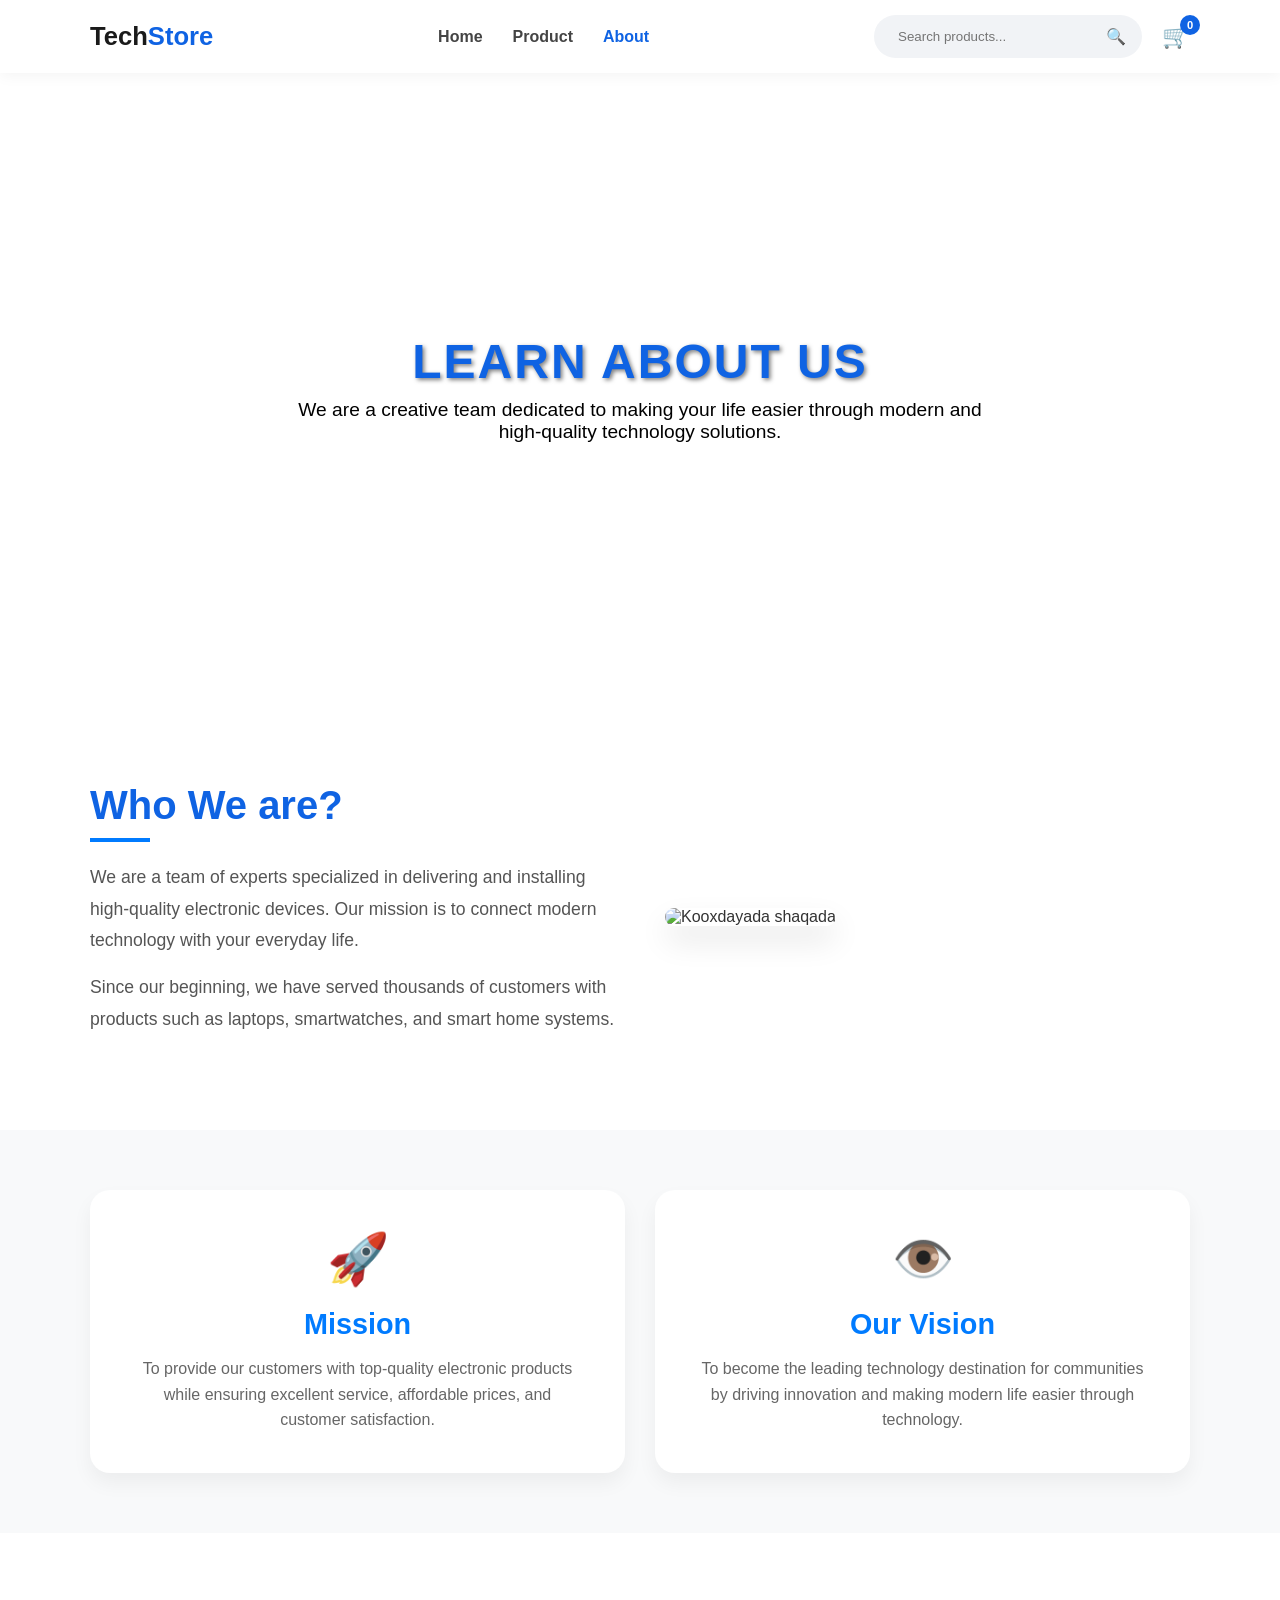
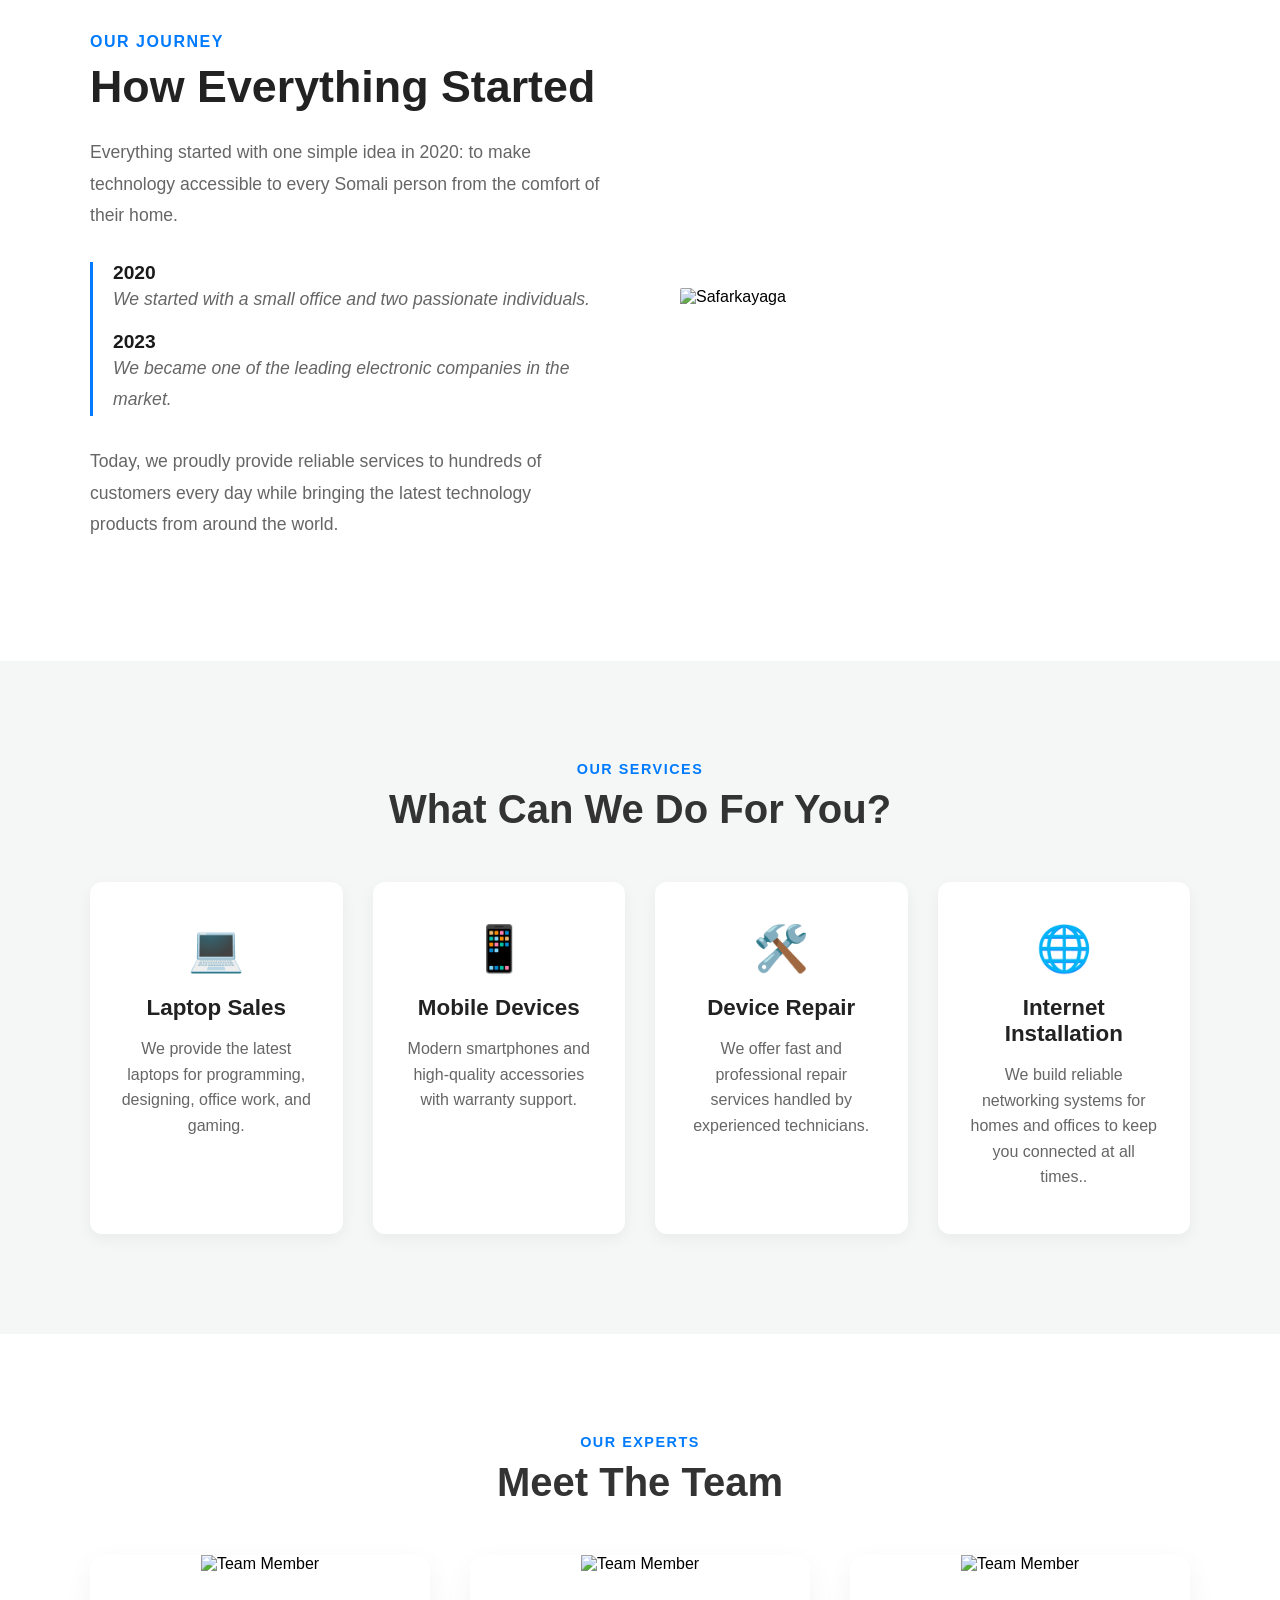
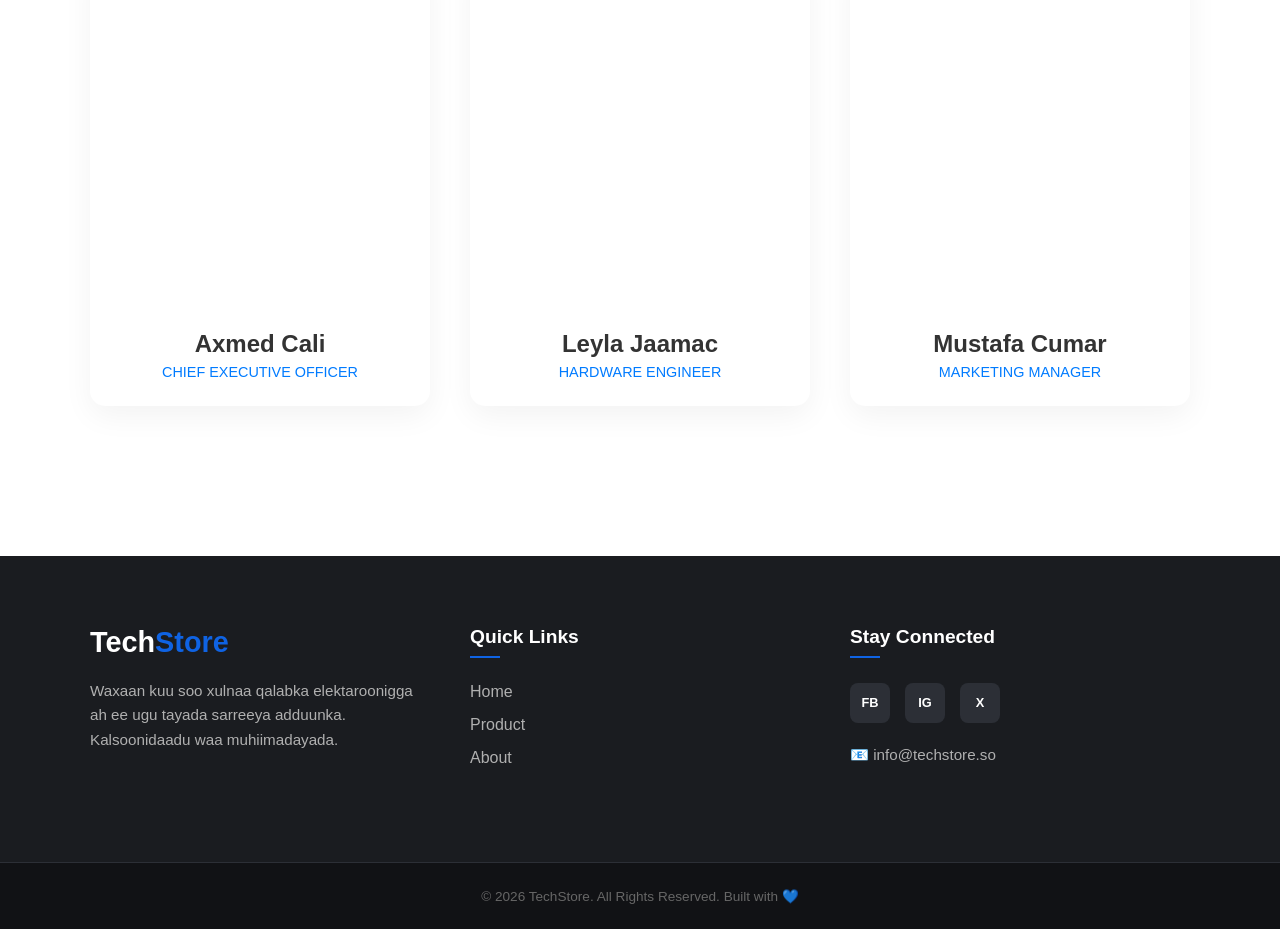
==== about.html @ 56c083ce "first project" ====
<!DOCTYPE html>
<html lang="en">
<head>
    <meta charset="UTF-8">
    <meta name="viewport" content="width=device-width, initial-scale=1.0">
    <title>Electro</title>
    <link rel="stylesheet" href="https://cdnjs.cloudflare.com/ajax/libs/font-awesome/7.0.1/css/all.min.css" integrity="sha512-2SwdPD6INVrV/lHTZbO2nodKhrnDdJK9/kg2XD1r9uGqPo1cUbujc+IYdlYdEErWNu69gVcYgdxlmVmzTWnetw==" crossorigin="anonymous" referrerpolicy="no-referrer" />
    <link rel="stylesheet" href="about.css">
</head>
<body>
    
    <!-- header -->

  <!-- header -->

    <!-- MAIN HEADER SECTION -->
<header class="site-header">
    <div class="container header-wrapper">
        
        <!-- Logo -->
        <div class="logo">
            <a href="#">Tech<span>Store</span></a>
        </div>

        <!-- Navigation Menu -->
        <nav class="main-nav">
            <ul class="nav-menu">
                <li><a href="index.html">Home</a></li>
                <li><a href="product.html">Product</a></li>
                <li><a href="about.html"  class="active">About</a></li>
            </ul>
        </nav>

        <!-- Search and Cart Area -->
        <div class="header-actions">
            <div class="search-bar">
                <input type="text" placeholder="Search products...">
                <button type="submit" class="search-btn">🔍</button>
            </div>
            
            <a href="#" class="cart-icon">
                <span class="icon">🛒</span>
                <span class="cart-count">0</span>
            </a>
        </div>

    </div>
</header>

    <!-- section-1 -->

   <section class="hero-section">
        <div class="hero-content">
            <h1>Learn About Us</h1>
           <p>We are a creative team dedicated to making your life easier through modern and high-quality technology solutions.</p>
        </div>
    </section>

    <!-- who we are -->
     
<section class="who-we-are">
    <div class="container">
        <div class="about-flex">
            <!-- Dhanka Qoraalka -->
            <div class="about-text">
                <h2>Who We are?</h2>
                <p>We are a team of experts specialized in delivering and installing high-quality electronic devices. Our mission is to connect modern technology with your everyday life.</p>

                <p>Since our beginning, we have served thousands of customers with products such as laptops, smartwatches, and smart home systems.
</p>
            </div>
            <!-- Dhanka Sawirka -->
            <div class="about-image">
                <img src="https://i.pinimg.com/1200x/ae/a9/e7/aea9e76631b1295a50d916dccccffa60.jpg" alt="Kooxdayada shaqada">
            </div>
        </div>
    </div>
</section>

<!-- Qaybta Mission iyo Vision -->
<section class="mission-vision">
    <div class="container">
        <div class="cards-wrapper">
            <!-- Card-ka Mission-ka -->
            <div class="card">
                <div class="icon">🚀</div>
                <h3>Mission</h3>
                <p>To provide our customers with top-quality electronic products while ensuring excellent service, affordable prices, and customer satisfaction.</p>
            </div>

            <!-- Card-ka Vision-ka -->
            <div class="card">
                <div class="icon">👁️</div>
                <h3>Our Vision</h3>
                <p>To become the leading technology destination for communities by driving innovation and making modern life easier through technology.</p>
            </div>
        </div>
    </div>
</section>

<!-- Qaybta Our Story -->
<section class="our-story">
    <div class="container">
        <div class="story-wrapper">
            <!-- Dhanka Sawirka -->
            <div class="story-image">
                <img src="https://images.unsplash.com/photo-1519389950473-47ba0277781c?auto=format&fit=crop&w=800&q=80" alt="Safarkayaga">
            </div>
            
            <!-- Dhanka Qoraalka -->
            <div class="story-info">
                <span class="sub-title">Our Journey</span>
                <h2>How Everything Started</h2>
                <p>Everything started with one simple idea in 2020: to make technology accessible to every Somali person from the comfort of their home.</p>
                
                <div class="milestones">
                    <div class="milestone">
                        <strong>2020</strong>
                        <p>We started with a small office and two passionate individuals.</p>
                    </div>
                    <div class="milestone">
                        <strong>2023</strong>
                        <p>We became one of the leading electronic companies in the market.</p>
                    </div>
                </div>
                
                <p>Today, we proudly provide reliable services to hundreds of customers every day while bringing the latest technology products from around the world.</p>
            </div>
        </div>
    </div>
</section>

<!-- Qaybta Our Services -->
<section class="services-section">
    <div class="container">
        <div class="section-header">
           <span class="sub-title">Our Services</span>
            <h2>What Can We Do For You?</h2>
        </div>

        <div class="services-grid">
            <!-- Adeegga 1 -->
            <div class="service-card">
                <div class="service-icon">💻</div>
                <h3>Laptop Sales</h3>
                <p>We provide the latest laptops for programming, designing, office work, and gaming.</p>
            </div>

            <!-- Adeegga 2 -->
            <div class="service-card">
                <div class="service-icon">📱</div>
                <h3>Mobile Devices</h3>
                <p>Modern smartphones and high-quality accessories with warranty support.</p>
            </div>

            <!-- Adeegga 3 -->
            <div class="service-card">
                <div class="service-icon">🛠️</div>
                <h3>Device Repair</h3>
                <p>We offer fast and professional repair services handled by experienced technicians.</p>
            </div>

            <!-- Adeegga 4 -->
            <div class="service-card">
                <div class="service-icon">🌐</div>
                <h3>Internet Installation</h3>
                <p>We build reliable networking systems for homes and offices to keep you connected at all times..</p>
            </div>
        </div>
    </div>
</section>

<!-- Qaybta Our Team -->
<section class="team-section">
    <div class="container">
        <div class="section-header">
            <span class="sub-title">Our Experts</span>
            <h2>Meet The Team</h2>
        </div>

        <div class="team-grid">
            <!-- Xubin 1 -->
            <div class="team-card">
                <div class="member-image">
                    <img src="https://images.unsplash.com/photo-1560250097-0b93528c311a?auto=format&fit=crop&w=400&q=80" alt="Team Member">
                </div>
                <div class="member-info">
                    <h3>Axmed Cali</h3>
                    <span>Chief Executive Officer</span>
                </div>
            </div>

            <!-- Xubin 2 -->
            <div class="team-card">
                <div class="member-image">
                    <img src="https://images.unsplash.com/photo-1573496359142-b8d87734a5a2?auto=format&fit=crop&w=400&q=80" alt="Team Member">
                </div>
                <div class="member-info">
                    <h3>Leyla Jaamac</h3>
                    <span>Hardware Engineer</span>
                </div>
            </div>

            <!-- Xubin 3 -->
            <div class="team-card">
                <div class="member-image">
                    <img src="https://images.unsplash.com/photo-1472099645785-5658abf4ff4e?auto=format&fit=crop&w=400&q=80" alt="Team Member">
                </div>
                <div class="member-info">
                    <h3>Mustafa Cumar</h3>
                    <span>Marketing Manager</span>
                </div>
            </div>
        </div>
    </div>
</section>


     <!-- foooter -->

<!-- MAIN FOOTER SECTION -->
<footer class="site-footer">
    <div class="container footer-wrapper">
        
        <!-- Column 1: Brand Info -->
        <div class="footer-column brand-info">
            <div class="logo">
                <a href="#home">Tech<span>Store</span></a>
            </div>
            <p>Waxaan kuu soo xulnaa qalabka elektaroonigga ah ee ugu tayada sarreeya adduunka. Kalsoonidaadu waa muhiimadayada.</p>
        </div>

        <!-- Column 2: Navigation Menu (Shaqaynaya) -->
        <div class="footer-column">
            <h4>Quick Links</h4>
            <ul class="footer-nav">
                <li><a href="index.html">Home</a></li>
                <li><a href="product.html">Product</a></li>
                <li><a href="about.html">About</a></li>
            </ul>
        </div>

        <!-- Column 3: Contact & Newsletter -->
        <div class="footer-column">
            <h4>Stay Connected</h4>
            <div class="social-links">
                <a href="#" title="Facebook">FB</a>
                <a href="#" title="Instagram">IG</a>
                <a href="#" title="Twitter">X</a>
            </div>
            <p class="email-text">📧 info@techstore.so</p>
        </div>

    </div>

    <!-- Copyright Area -->
    <div class="footer-bottom">
        <div class="container">
            <p>&copy; 2026 TechStore. All Rights Reserved. Built with 💙</p>
        </div>
    </div>
</footer>

</body>
</html>
---- about.css ----
*{
    margin: 0;
    padding: 0;
    font-family: poppines, sans-serif;
}


/* Header Styling */
.site-header {
    background-color: #ffffff;
    box-shadow: 0 2px 15px rgba(0,0,0,0.05);
    padding: 15px 0;
    position: sticky;
    top: 0;
    z-index: 1000;
}

.header-wrapper {
    display: flex;
    align-items: center;
    justify-content: space-between;
    gap: 20px;
}

/* Logo */
.logo a {
    font-size: 1.6rem;
    font-weight: 800;
    text-decoration: none;
    color: #1a1a1a;
}

.logo span {
    color: rgb(15, 99, 227); 
}

/* Navigation */
.nav-menu {
    display: flex;
    list-style: none;
    gap: 30px;
    margin: 0;
    padding: 0;
}

.nav-menu a {
    text-decoration: none;
    color: #444;
    font-weight: 600;
    font-size: 1rem;
    transition: 0.3s;
}

.nav-menu a:hover, 
.nav-menu a.active {
    color: rgb(15, 99, 227);
}

/* Search Bar */
.header-actions {
    display: flex;
    align-items: center;
    gap: 20px;
}

.search-bar {
    display: flex;
    background: #f1f3f6;
    border-radius: 50px;
    padding: 5px 15px;
    align-items: center;
    border: 1px solid transparent;
    transition: 0.3s;
}

.search-bar:focus-within {
    border-color: rgb(15, 99, 227);
    background: #fff;
}

.search-bar input {
    border: none;
    background: transparent;
    padding: 8px;
    outline: none;
    width: 200px;
}

.search-btn {
    background: transparent;
    border: none;
    cursor: pointer;
    font-size: 1rem;
}

/* Cart Icon */
.cart-icon {
    position: relative;
    text-decoration: none;
    font-size: 1.4rem;
    display: flex;
    align-items: center;
}

.cart-count {
    position: absolute;
    top: -8px;
    right: -10px;
    background: rgb(15, 99, 227);
    color: #fff;
    font-size: 0.7rem;
    width: 20px;
    height: 20px;
    border-radius: 50%;
    display: flex;
    align-items: center;
    justify-content: center;
    font-weight: bold;
}

/* Mobile Responsive */
@media (max-width: 768px) {
    .nav-menu {
        display: none; 
    }
    .search-bar input {
        width: 120px;
    }
}

/* section 1 */

.hero-section {
    display: flex;
    align-items: center;
    justify-content: center;
    text-align: center;
    color: rgb(15, 99, 227);
    height: 70vh;
    padding: 0 20px;
}

.hero-content h1 {
    font-size: 3rem;
    margin-bottom: 10px;
    text-transform: uppercase;
    letter-spacing: 2px;
    text-shadow: 2px 2px 4px rgba(0,0,0,0.5); 
}

.hero-content p {
    color: black;
    font-size: 1.2rem;
    max-width: 700px;
    margin: 0 auto;
    font-weight: 300;
}

/* Responsive - Mobilka */
@media (max-width: 768px) {
    .hero-content h1 {
        font-size: 2rem;
    }
    .hero-content p {
        font-size: 1rem;
    }
}

/*  Who We Are Styling */

.who-we-are {
    padding: 80px 20px;
    background-color: #ffffff; /* Midab cad oo nadiif ah */
    color: #333;
}

.container {
    max-width: 1100px;
    margin: 0 auto;
}

.about-flex {
    display: flex;
    align-items: center;
    gap: 50px; /* Masafada u dhaxaysa qoraalka iyo sawirka */
    flex-wrap: wrap; /* Si uu mobilka ugu hoos dhaco */
}

.about-text {
    flex: 1;
    min-width: 300px;
}

.about-text h2 {
    font-size: 2.5rem;
    color: rgb(15, 99, 227);
    margin-bottom: 20px;
    position: relative;
}

/* Xariiq yar oo qurxin ah oo hoos yaalla cinwaanka */
.about-text h2::after {
    content: '';
    display: block;
    width: 60px;
    height: 4px;
    background-color: #007bff; /* Midab buluug ah oo tignoolajiyada muujinaya */
    margin-top: 10px;
}

.about-text p {
    font-size: 1.1rem;
    line-height: 1.8;
    margin-bottom: 15px;
    color: #555;
}

.about-image {
    flex: 1;
    min-width: 300px;
}

.about-image img {
    width: 100%;
    border-radius: 15px; /* Geesaha oo la wareejiyay */
    box-shadow: 0 15px 30px rgba(0, 0, 0, 0.1); /* Hoos (Shadow) yar */
}

/* Wixii ka yar 768px (Mobilka) */
@media (max-width: 768px) {
    .about-flex {
        flex-direction: column;
        text-align: center;
    }
    
    .about-text h2::after {
        margin: 10px auto; /* Xariiqda badhtamaha keen */
    }
}

/* Qaybta Mission & Vision Styling */
.mission-vision {
    padding: 60px 20px;
    background-color: #f8f9fa; /* Midab cawl aad u khafiif ah */
}

.cards-wrapper {
    display: flex;
    justify-content: space-between;
    gap: 30px;
    flex-wrap: wrap;
}

.card {
    background: #ffffff;
    padding: 40px;
    flex: 1;
    min-width: 300px;
    text-align: center;
    border-radius: 20px;
    box-shadow: 0 10px 20px rgba(0, 0, 0, 0.05);
    transition: transform 0.3s ease; /* Markaad mouse-ka dul geyso wuu dhaqaaqayaa */
}

/* Markii Mouse-ka la dul geeyo Card-ka */
.card:hover {
    transform: translateY(-10px);
    box-shadow: 0 15px 30px rgba(0, 0, 0, 0.1);
}

.card .icon {
    font-size: 50px;
    margin-bottom: 20px;
}

.card h3 {
    font-size: 1.8rem;
    color: #007bff; /* Midabka buluugga ah ee tignoolajiyada */
    margin-bottom: 15px;
}

.card p {
    font-size: 1rem;
    color: #666;
    line-height: 1.6;
}

/* Wixii ka yar 768px (Mobilka) */
@media (max-width: 768px) {
    .cards-wrapper {
        flex-direction: column;
    }
}

/* Qaybta Our Story Styling */
.our-story {
    padding: 100px 20px;
    background-color: #ffffff;
}

.story-wrapper {
    display: flex;
    align-items: center;
    gap: 80px;
    flex-direction: row-reverse; /* Waxaan u rogay si uu kaga duwanaado qaybta Who We Are */
}

.story-image {
    flex: 1;
}

.story-image img {
    width: 100%;
    border-radius: 2px; /* Geesaha oo af-miish ah si uu u ekaado mid rasmi ah */
    filter: grayscale(20%); /* Xoogaa midabka ayaan ka dhimay si uu classic u u ekaado */
}

.story-info {
    flex: 1;
}

.sub-title {
    color: #007bff;
    font-weight: bold;
    text-transform: uppercase;
    letter-spacing: 1.5px;
    display: block;
    margin-bottom: 10px;
}

.story-info h2 {
    font-size: 2.8rem;
    margin-bottom: 25px;
    color: #222;
}

.story-info p {
    font-size: 1.1rem;
    color: #666;
    line-height: 1.8;
    margin-bottom: 20px;
}

/* Timeline yar oo gudaha qoraalka ah */
.milestones {
    border-left: 3px solid #007bff;
    padding-left: 20px;
    margin: 30px 0;
}

.milestone {
    margin-bottom: 15px;
}

.milestone strong {
    font-size: 1.2rem;
    color: #1a1a1a;
}

.milestone p {
    margin-bottom: 0;
    font-style: italic;
}

/* Wixii ka yar 992px (Tablets iyo Mobilka) */
@media (max-width: 992px) {
    .story-wrapper {
        flex-direction: column;
        gap: 40px;
        text-align: center;
    }
    
    .milestones {
        border-left: none;
        border-top: 3px solid #007bff;
        padding-left: 0;
        padding-top: 20px;
    }
}



/* Qaybta Services Styling */
.services-section {
    padding: 100px 20px;
    background-color: #f4f7f6; /* Midab cawl aad u khafiif ah */
    text-align: center;
}

.section-header {
    margin-bottom: 50px;
}

.section-header .sub-title {
    color: #007bff;
    font-weight: bold;
    text-transform: uppercase;
    font-size: 0.9rem;
}

.section-header h2 {
    font-size: 2.5rem;
    color: #333;
    margin-top: 10px;
}

.services-grid {
    display: grid;
    grid-template-columns: repeat(auto-fit, minmax(250px, 1fr));
    gap: 30px;
    max-width: 1200px;
    margin: 0 auto;
}

.service-card {
    background: #fff;
    padding: 40px 30px;
    border-radius: 12px;
    box-shadow: 0 5px 15px rgba(0,0,0,0.05);
    transition: all 0.4s ease;
    border-bottom: 4px solid transparent;
}

/* Markii Mouse-ka la dul geeyo */
.service-card:hover {
    transform: translateY(-10px);
    border-bottom: 4px solid #007bff; /* Midabka buluugga ah ayaa hoos ka soo baxaya */
    box-shadow: 0 15px 35px rgba(0,0,0,0.1);
}

.service-icon {
    font-size: 45px;
    margin-bottom: 20px;
}

.service-card h3 {
    font-size: 1.4rem;
    color: #222;
    margin-bottom: 15px;
}

.service-card p {
    font-size: 1rem;
    color: #666;
    line-height: 1.6;
}

/* Wixii ka yar 768px (Mobilka) */
@media (max-width: 768px) {
    .section-header h2 {
        font-size: 2rem;
    }
}

/* Qaybta Team Styling */
.team-section {
    padding: 100px 20px;
    background-color: #ffffff;
    text-align: center;
}

.team-grid {
    display: grid;
    grid-template-columns: repeat(auto-fit, minmax(280px, 1fr));
    gap: 40px;
    max-width: 1200px;
    margin: 0 auto;
}

.team-card {
    background: #fff;
    border-radius: 15px;
    overflow: hidden; /* Si sawirku uusan geesaha uga bixin */
    box-shadow: 0 10px 30px rgba(0, 0, 0, 0.05);
    transition: all 0.3s ease;
}

/* Markii Mouse-ka la dul geeyo Card-ka */
.team-card:hover {
    transform: translateY(-5px);
    box-shadow: 0 15px 40px rgba(0, 0, 0, 0.1);
}

.member-image {
    height: 350px;
    overflow: hidden;
}

.member-image img {
    width: 100%;
    height: 100%;
    object-fit: cover; /* Si sawirka uusan u dhalan-rogmin */
    transition: transform 0.5s ease;
}

/* Sawirka oo xoogaa soo weynaanaya markii la dul istaago */
.team-card:hover .member-image img {
    transform: scale(1.1);
}

.member-info {
    padding: 25px;
}

.member-info h3 {
    font-size: 1.5rem;
    color: #333;
    margin-bottom: 5px;
}

.member-info span {
    color: #007bff;
    font-weight: 500;
    font-size: 0.9rem;
    text-transform: uppercase;
}

/* Wixii ka yar 768px (Mobilka) */
@media (max-width: 768px) {
    .member-image {
        height: 300px;
    }
}



/* Footer */
.footer {
    margin-top: 50px;
  background: rgb(15, 99, 227);
  color: #fff;
  padding: 40px 20px 20px;
}

.footer-container {
  display: grid;
  grid-template-columns: repeat(auto-fit, minmax(200px, 1fr));
  gap: 30px;
}

.one p{
    margin-top: 15px;
}

/* Sections */
.footer h3 {
  margin-bottom: 15px;
  color: black;
}

.footer p,
.footer a {
  color: #ccc;
  font-weight: bold;
  font-size: 14px;
  text-decoration: none;
}

.footer a:hover {
  color: black;
}

/* Bottom */
.footer-bottom {
  text-align: center;
  border-top: 1px solid #334155;
  margin-top: 30px;
  padding-top: 15px;
  font-size: 13px;
  color: #aaa;
}


@media (max-width: 1024px) {
    header {
        padding: 15px 5%;
    }

    .hero-content h1 {
        font-size: 2.5rem;
    }

    .story-wrapper {
        gap: 40px;
    }
}

/* 2. Mobilka caadiga ah (Max-width: 768px) */
@media (max-width: 768px) {
    /* Header Fix */
    header {
        flex-direction: column;
        gap: 20px;
        text-align: center;
        padding: 20px;
    }

    header ul {
        gap: 15px;
        padding: 0;
    }

    ul a {
        font-size: 16px;
    }

    .togther2 {
        width: 100%;
        justify-content: center;
    }

    .togther2 input {
        width: 70%; /* Input-ka xoogaa weyneey mobilka */
    }

    /* Hero Section */
    .hero-section {
        height: auto;
        padding: 60px 20px;
    }

    /* About & Story Sections */
    .about-flex, .story-wrapper {
        flex-direction: column !important; /* Had iyo jeer hal saf ka dhig */
        text-align: center;
    }

    .about-text h2::after {
        margin: 10px auto; /* Xariiqda dhexda keen */
    }

    .about-image, .story-image {
        width: 100%;
    }

    /* Cards (Mission/Vision & Services) */
    .cards-wrapper, .services-grid, .team-grid {
        grid-template-columns: 1fr; /* Hal saf oo kaliya */
        gap: 20px;
    }

    .card, .service-card, .team-card {
        min-width: unset;
        width: 100%;
    }

}

   /* Footer */
   /* Footer Base Styling */
.site-footer {
    background-color: #1a1c20; /* Madow khafiif ah oo xarrago leh */
    color: #ffffff;
    padding: 70px 0 0 0;
    margin-top: 50px;
}

.footer-wrapper {
    display: grid;
    grid-template-columns: repeat(auto-fit, minmax(250px, 1fr));
    gap: 40px;
    padding-bottom: 50px;
}

/* Brand Column */
.footer-column .logo a {
    font-size: 1.8rem;
    font-weight: 800;
    color: #fff;
    text-decoration: none;
}

.footer-column .logo span {
    color: rgb(15, 99, 227);
}

.footer-column p {
    color: #b0b0b0;
    line-height: 1.6;
    margin-top: 20px;
    font-size: 0.95rem;
}

/* Footer Navigation Link-yada Shaqaynaya */
.footer-column h4 {
    font-size: 1.2rem;
    margin-bottom: 25px;
    position: relative;
    padding-bottom: 10px;
}

.footer-column h4::after {
    content: '';
    position: absolute;
    left: 0;
    bottom: 0;
    width: 30px;
    height: 2px;
    background-color: rgb(15, 99, 227);
}

.footer-nav {
    list-style: none;
    padding: 0;
}

.footer-nav li {
    margin-bottom: 15px;
}

.footer-nav a {
    color: #b0b0b0;
    text-decoration: none;
    transition: 0.3s ease;
    display: block;
}

.footer-nav a:hover {
    color: rgb(15, 99, 227); /* Midabkaaga marka la taabto */
    transform: translateX(8px); /* Yar dhaqaaq marka la dul istaago */
}

/* Social & Contact */
.social-links {
    display: flex;
    gap: 15px;
    margin-bottom: 20px;
}

.social-links a {
    background: #2c2f36;
    color: white;
    width: 40px;
    height: 40px;
    display: flex;
    align-items: center;
    justify-content: center;
    border-radius: 8px;
    text-decoration: none;
    transition: 0.3s;
    font-weight: bold;
    font-size: 0.8rem;
}

.social-links a:hover {
    background: rgb(15, 99, 227);
    transform: translateY(-5px);
}

.email-text {
    color: #b0b0b0 !important;
}

/* Bottom Copyright Section */
.footer-bottom {
    background-color: #111215;
    padding: 25px 0;
    text-align: center;
    border-top: 1px solid #2c2f36;
}

.footer-bottom p {
    color: #666;
    font-size: 0.85rem;
    margin: 0;
}

/* Responsive Tweak */
@media (max-width: 768px) {
    .footer-wrapper {
        text-align: center;
    }
    .footer-column h4::after {
        left: 50%;
        transform: translateX(-50%);
    }
    .social-links {
        justify-content: center;
    }
    .footer-nav a:hover {
        transform: none;
    }
}

.footer-nav li {
    margin-bottom: 15px;
}

.footer-nav a {
    color: #b0b0b0;
    text-decoration: none;
    transition: 0.3s ease;
    display: block;
}

.footer-nav a:hover {
    color: rgb(15, 99, 227); /* Midabkaaga marka la taabto */
    transform: translateX(8px); /* Yar dhaqaaq marka la dul istaago */
}

/* Social & Contact */
.social-links {
    display: flex;
    gap: 15px;
    margin-bottom: 20px;
}

.social-links a {
    background: #2c2f36;
    color: white;
    width: 40px;
    height: 40px;
    display: flex;
    align-items: center;
    justify-content: center;
    border-radius: 8px;
    text-decoration: none;
    transition: 0.3s;
    font-weight: bold;
    font-size: 0.8rem;
}

.social-links a:hover {
    background: rgb(15, 99, 227);
    transform: translateY(-5px);
}

.email-text {
    color: #b0b0b0 !important;
}

/* Bottom Copyright Section */
.footer-bottom {
    background-color: #111215;
    padding: 25px 0;
    text-align: center;
    border-top: 1px solid #2c2f36;
}

.footer-bottom p {
    color: #666;
    font-size: 0.85rem;
    margin: 0;
}

/* Responsive Tweak */
@media (max-width: 768px) {
    .footer-wrapper {
        text-align: center;
    }
    .footer-column h4::after {
        left: 50%;
        transform: translateX(-50%);
    }
    .social-links {
        justify-content: center;
    }
    .footer-nav a:hover {
        transform: none;
    }
}
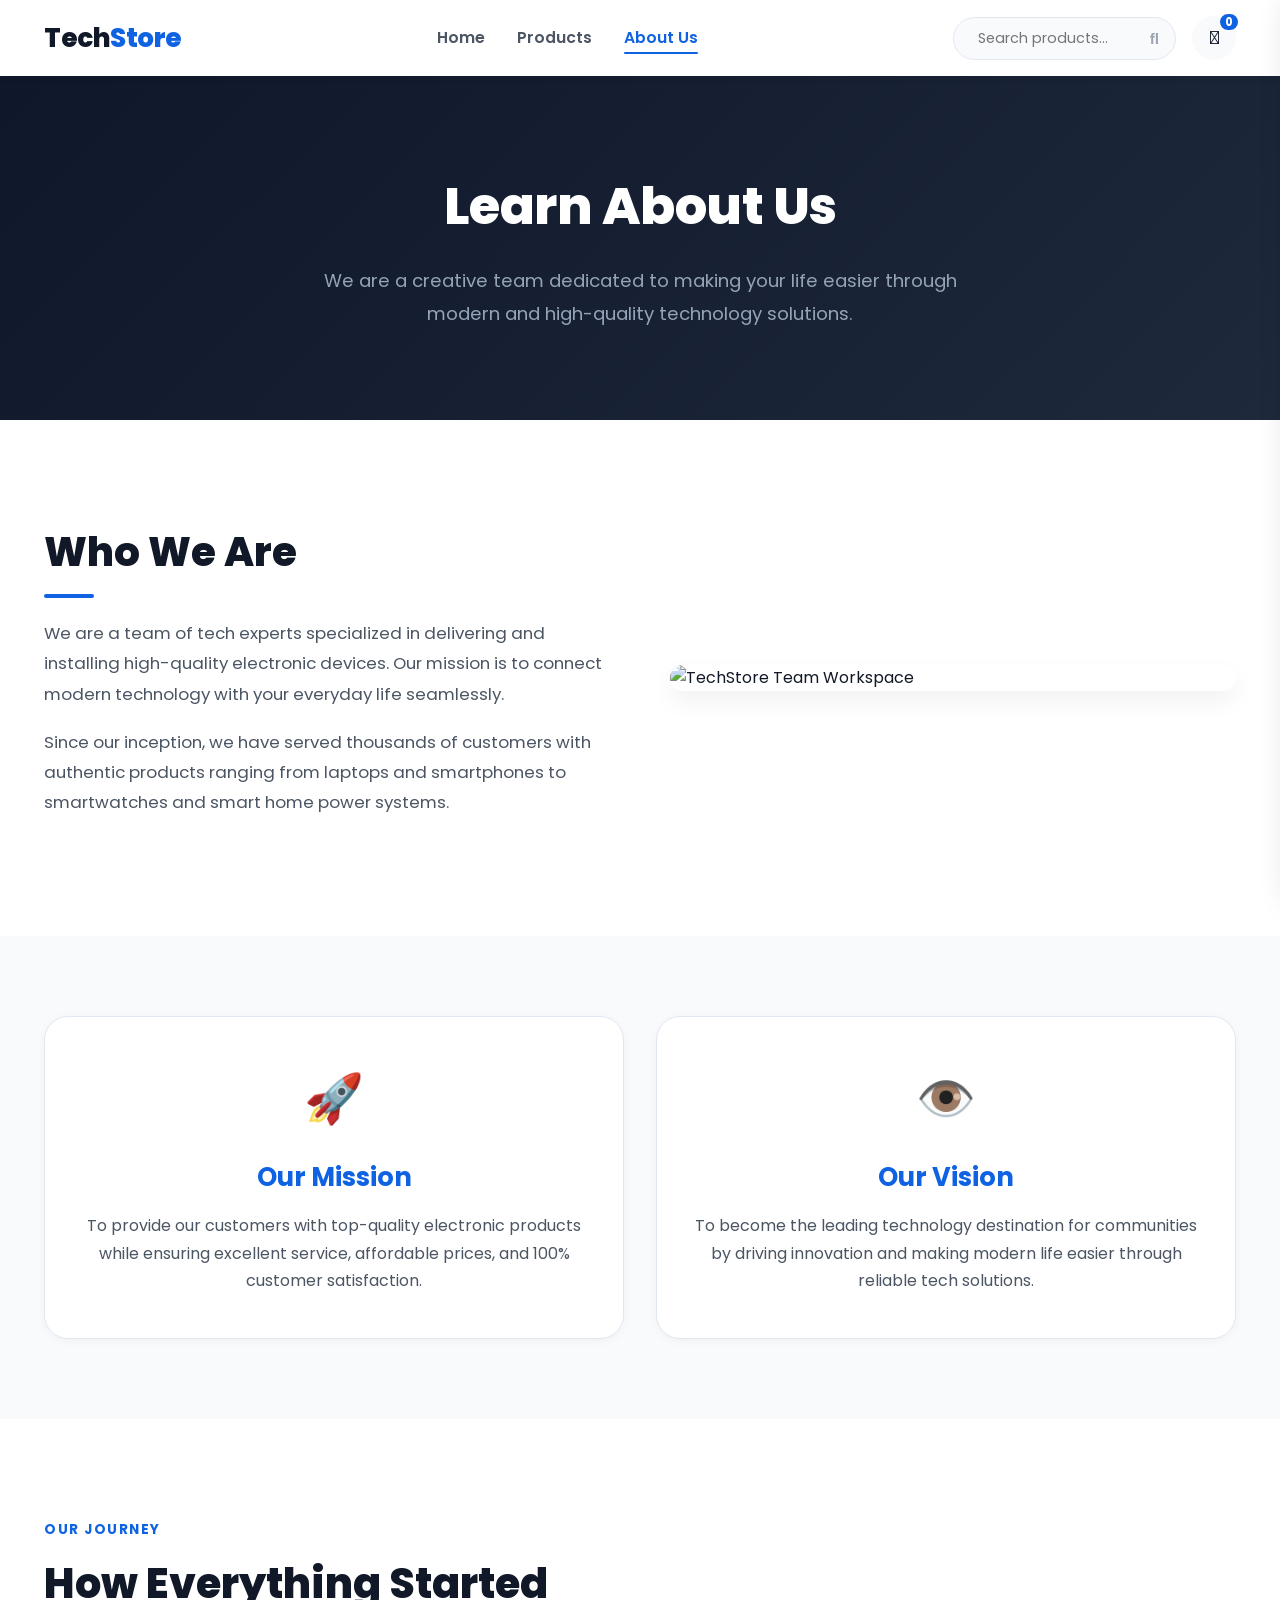
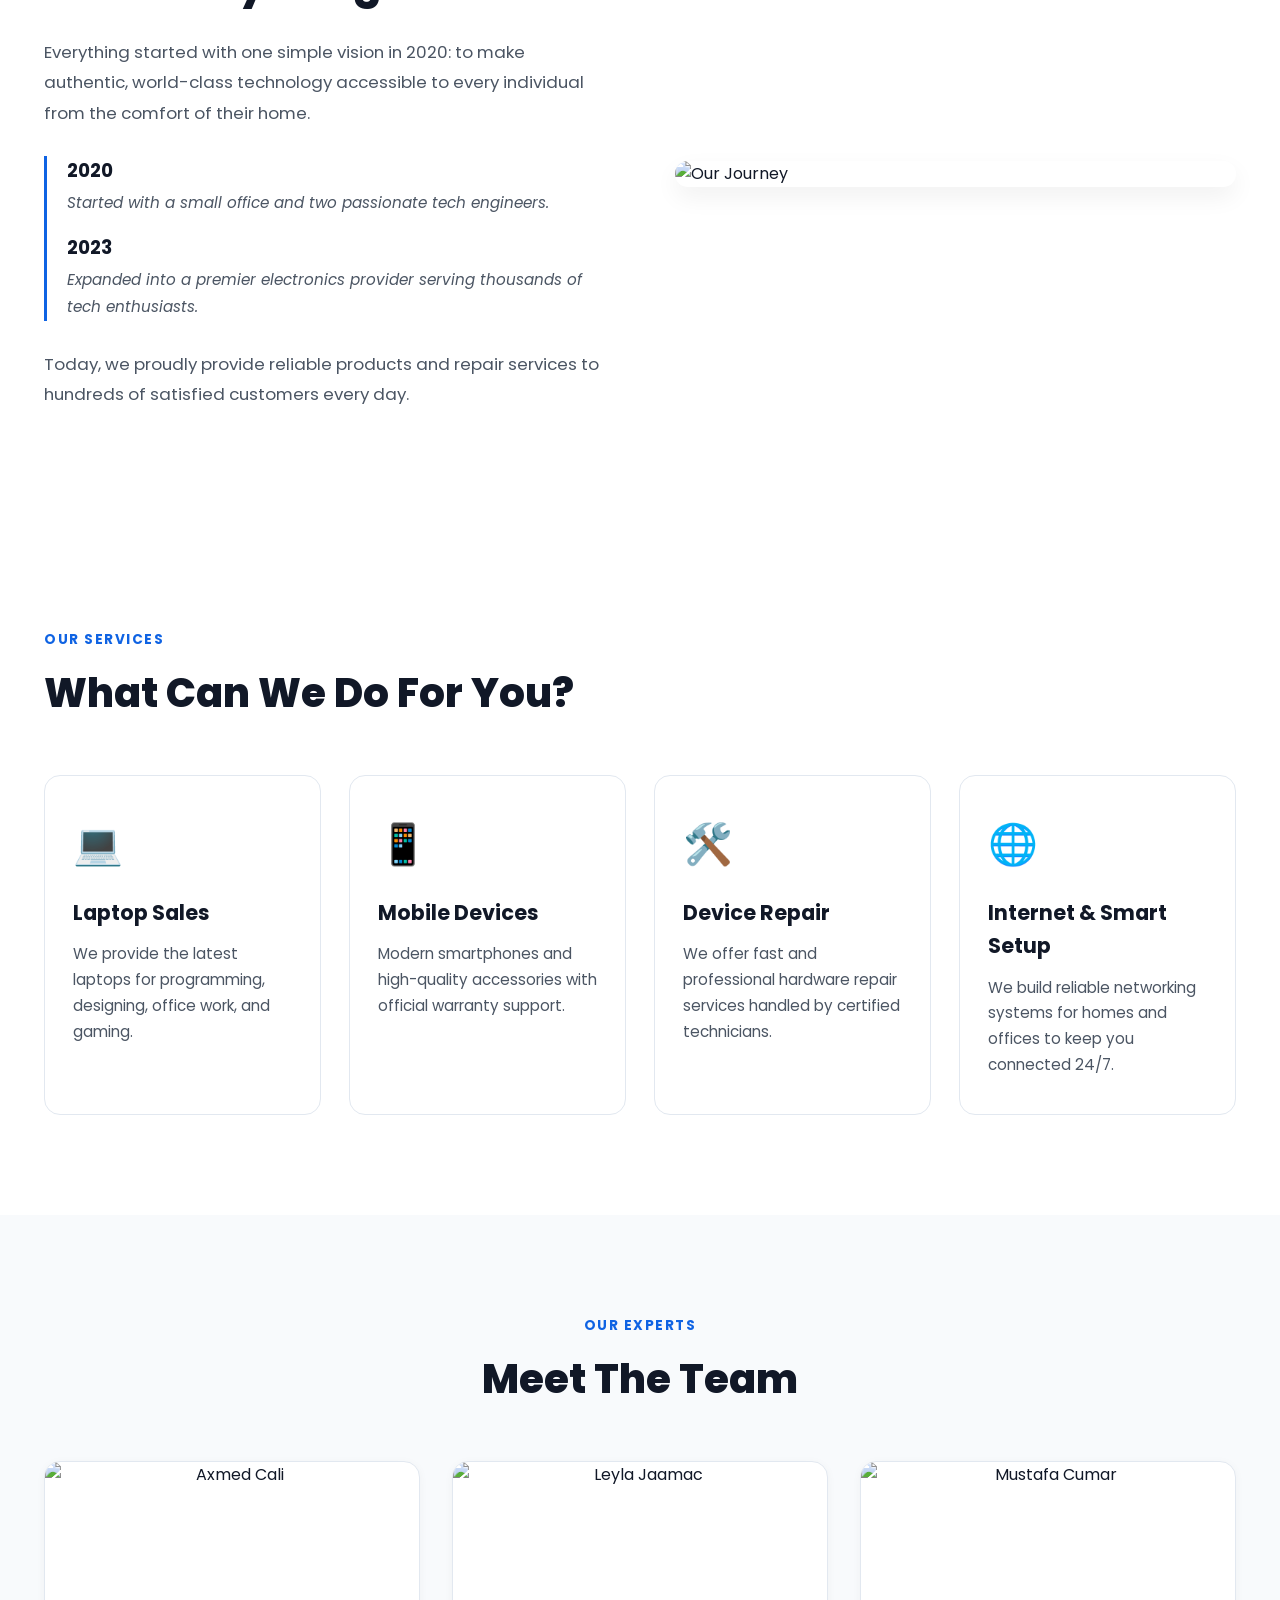
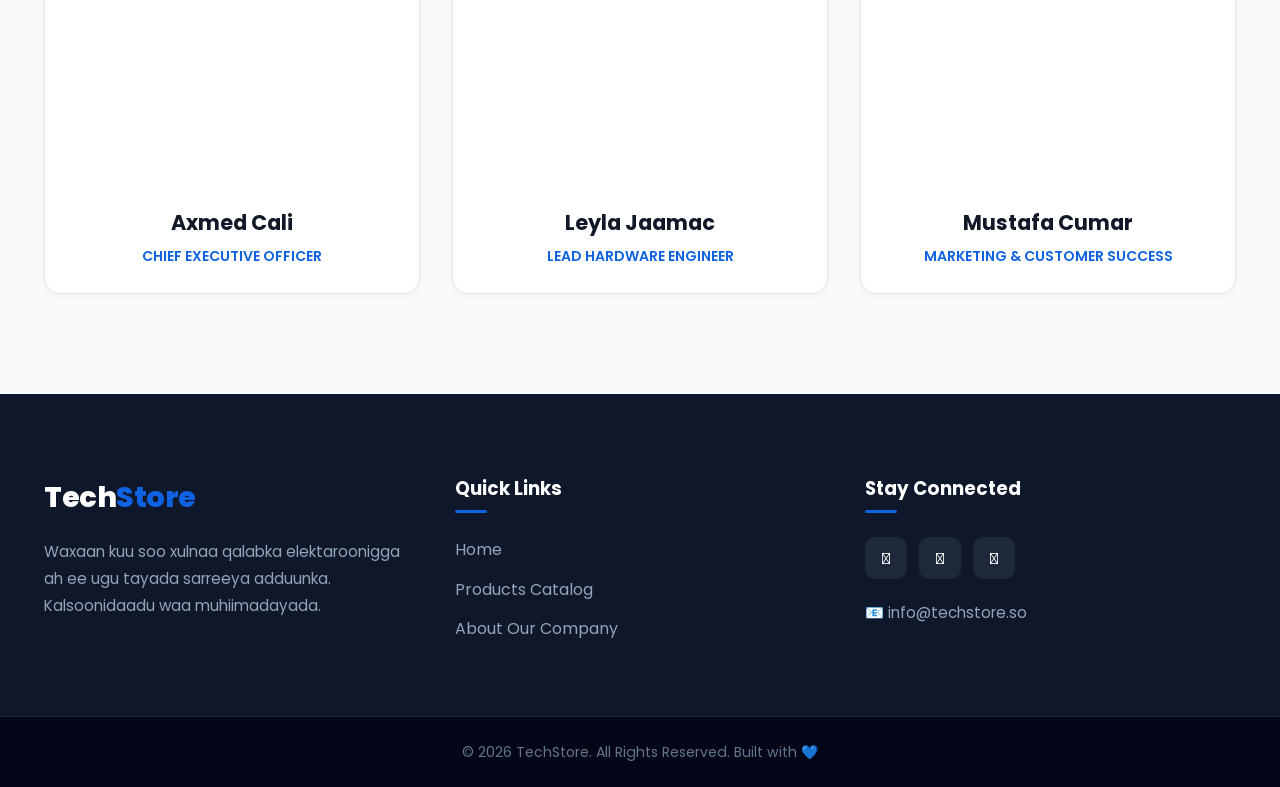
==== commit d30e2777: "Waala update gareeye" ====
--- a/about.html
+++ b/about.html
@@ -3,263 +3,241 @@
 <head>
     <meta charset="UTF-8">
     <meta name="viewport" content="width=device-width, initial-scale=1.0">
-    <title>Electro</title>
-    <link rel="stylesheet" href="https://cdnjs.cloudflare.com/ajax/libs/font-awesome/7.0.1/css/all.min.css" integrity="sha512-2SwdPD6INVrV/lHTZbO2nodKhrnDdJK9/kg2XD1r9uGqPo1cUbujc+IYdlYdEErWNu69gVcYgdxlmVmzTWnetw==" crossorigin="anonymous" referrerpolicy="no-referrer" />
+    <title>About Us | TechStore</title>
+    <meta name="description" content="Learn about TechStore's journey, mission, team of tech experts, and high quality electronic device repair and distribution services.">
+    <!-- Font Awesome Icons -->
+    <link rel="stylesheet" href="https://cdnjs.cloudflare.com/ajax/libs/font-awesome/6.5.2/css/all.min.css" crossorigin="anonymous" referrerpolicy="no-referrer" />
+    <!-- About CSS (inherits Master style.css) -->
     <link rel="stylesheet" href="about.css">
 </head>
 <body>
     
-    <!-- header -->
-
-  <!-- header -->
-
     <!-- MAIN HEADER SECTION -->
-<header class="site-header">
-    <div class="container header-wrapper">
-        
-        <!-- Logo -->
-        <div class="logo">
-            <a href="#">Tech<span>Store</span></a>
-        </div>
-
-        <!-- Navigation Menu -->
-        <nav class="main-nav">
-            <ul class="nav-menu">
-                <li><a href="index.html">Home</a></li>
-                <li><a href="product.html">Product</a></li>
-                <li><a href="about.html"  class="active">About</a></li>
-            </ul>
-        </nav>
-
-        <!-- Search and Cart Area -->
-        <div class="header-actions">
-            <div class="search-bar">
-                <input type="text" placeholder="Search products...">
-                <button type="submit" class="search-btn">🔍</button>
-            </div>
+    <header class="site-header">
+        <div class="container header-wrapper">
             
-            <a href="#" class="cart-icon">
-                <span class="icon">🛒</span>
-                <span class="cart-count">0</span>
-            </a>
-        </div>
-
-    </div>
-</header>
-
-    <!-- section-1 -->
-
-   <section class="hero-section">
-        <div class="hero-content">
-            <h1>Learn About Us</h1>
-           <p>We are a creative team dedicated to making your life easier through modern and high-quality technology solutions.</p>
-        </div>
-    </section>
-
-    <!-- who we are -->
-     
-<section class="who-we-are">
-    <div class="container">
-        <div class="about-flex">
-            <!-- Dhanka Qoraalka -->
-            <div class="about-text">
-                <h2>Who We are?</h2>
-                <p>We are a team of experts specialized in delivering and installing high-quality electronic devices. Our mission is to connect modern technology with your everyday life.</p>
-
-                <p>Since our beginning, we have served thousands of customers with products such as laptops, smartwatches, and smart home systems.
-</p>
-            </div>
-            <!-- Dhanka Sawirka -->
-            <div class="about-image">
-                <img src="https://i.pinimg.com/1200x/ae/a9/e7/aea9e76631b1295a50d916dccccffa60.jpg" alt="Kooxdayada shaqada">
-            </div>
-        </div>
-    </div>
-</section>
-
-<!-- Qaybta Mission iyo Vision -->
-<section class="mission-vision">
-    <div class="container">
-        <div class="cards-wrapper">
-            <!-- Card-ka Mission-ka -->
-            <div class="card">
-                <div class="icon">🚀</div>
-                <h3>Mission</h3>
-                <p>To provide our customers with top-quality electronic products while ensuring excellent service, affordable prices, and customer satisfaction.</p>
-            </div>
-
-            <!-- Card-ka Vision-ka -->
-            <div class="card">
-                <div class="icon">👁️</div>
-                <h3>Our Vision</h3>
-                <p>To become the leading technology destination for communities by driving innovation and making modern life easier through technology.</p>
-            </div>
-        </div>
-    </div>
-</section>
-
-<!-- Qaybta Our Story -->
-<section class="our-story">
-    <div class="container">
-        <div class="story-wrapper">
-            <!-- Dhanka Sawirka -->
-            <div class="story-image">
-                <img src="https://images.unsplash.com/photo-1519389950473-47ba0277781c?auto=format&fit=crop&w=800&q=80" alt="Safarkayaga">
-            </div>
-            
-            <!-- Dhanka Qoraalka -->
-            <div class="story-info">
-                <span class="sub-title">Our Journey</span>
-                <h2>How Everything Started</h2>
-                <p>Everything started with one simple idea in 2020: to make technology accessible to every Somali person from the comfort of their home.</p>
+            <div class="logo">
+                <a href="index.html">Tech<span>Store</span></a>
+            </div>
+
+            <nav class="main-nav">
+                <ul class="nav-menu">
+                    <li><a href="index.html">Home</a></li>
+                    <li><a href="product.html">Products</a></li>
+                    <li><a href="about.html" class="active">About Us</a></li>
+                </ul>
+            </nav>
+
+            <div class="header-actions">
+                <div class="search-bar">
+                    <input type="text" placeholder="Search products..." aria-label="Search products">
+                    <button type="button" class="search-btn" aria-label="Search"><i class="fa-solid fa-magnifying-glass"></i></button>
+                </div>
                 
-                <div class="milestones">
-                    <div class="milestone">
-                        <strong>2020</strong>
-                        <p>We started with a small office and two passionate individuals.</p>
-                    </div>
-                    <div class="milestone">
-                        <strong>2023</strong>
-                        <p>We became one of the leading electronic companies in the market.</p>
-                    </div>
+                <a href="#" class="cart-icon" id="openCartBtn" aria-label="View Cart">
+                    <i class="fa-solid fa-cart-shopping"></i>
+                    <span class="cart-count">0</span>
+                </a>
+
+                <button class="mobile-menu-btn" id="mobileMenuBtn" aria-label="Toggle navigation menu">
+                    <i class="fa-solid fa-bars"></i>
+                </button>
+            </div>
+
+        </div>
+    </header>
+
+    <!-- HERO BANNER SECTION -->
+    <section class="about-hero-section">
+        <div class="container">
+            <div class="about-hero-content">
+                <h1>Learn About Us</h1>
+                <p>We are a creative team dedicated to making your life easier through modern and high-quality technology solutions.</p>
+            </div>
+        </div>
+    </section>
+
+    <!-- WHO WE ARE SECTION -->
+    <section class="who-we-are">
+        <div class="container">
+            <div class="about-flex">
+                <div class="about-text">
+                    <h2>Who We Are</h2>
+                    <p>We are a team of tech experts specialized in delivering and installing high-quality electronic devices. Our mission is to connect modern technology with your everyday life seamlessly.</p>
+                    <p>Since our inception, we have served thousands of customers with authentic products ranging from laptops and smartphones to smartwatches and smart home power systems.</p>
+                </div>
+                <div class="about-image">
+                    <img src="https://images.unsplash.com/photo-1522071820081-009f0129c71c?auto=format&fit=crop&w=800&q=80" alt="TechStore Team Workspace">
+                </div>
+            </div>
+        </div>
+    </section>
+
+    <!-- MISSION AND VISION SECTION -->
+    <section class="mission-vision">
+        <div class="container">
+            <div class="cards-wrapper">
+                <div class="card">
+                    <div class="icon">🚀</div>
+                    <h3>Our Mission</h3>
+                    <p>To provide our customers with top-quality electronic products while ensuring excellent service, affordable prices, and 100% customer satisfaction.</p>
+                </div>
+
+                <div class="card">
+                    <div class="icon">👁️</div>
+                    <h3>Our Vision</h3>
+                    <p>To become the leading technology destination for communities by driving innovation and making modern life easier through reliable tech solutions.</p>
+                </div>
+            </div>
+        </div>
+    </section>
+
+    <!-- OUR STORY SECTION -->
+    <section class="our-story">
+        <div class="container">
+            <div class="story-wrapper">
+                <div class="story-image">
+                    <img src="https://images.unsplash.com/photo-1519389950473-47ba0277781c?auto=format&fit=crop&w=800&q=80" alt="Our Journey">
                 </div>
                 
-                <p>Today, we proudly provide reliable services to hundreds of customers every day while bringing the latest technology products from around the world.</p>
-            </div>
-        </div>
-    </div>
-</section>
-
-<!-- Qaybta Our Services -->
-<section class="services-section">
-    <div class="container">
-        <div class="section-header">
-           <span class="sub-title">Our Services</span>
-            <h2>What Can We Do For You?</h2>
-        </div>
-
-        <div class="services-grid">
-            <!-- Adeegga 1 -->
-            <div class="service-card">
-                <div class="service-icon">💻</div>
-                <h3>Laptop Sales</h3>
-                <p>We provide the latest laptops for programming, designing, office work, and gaming.</p>
-            </div>
-
-            <!-- Adeegga 2 -->
-            <div class="service-card">
-                <div class="service-icon">📱</div>
-                <h3>Mobile Devices</h3>
-                <p>Modern smartphones and high-quality accessories with warranty support.</p>
-            </div>
-
-            <!-- Adeegga 3 -->
-            <div class="service-card">
-                <div class="service-icon">🛠️</div>
-                <h3>Device Repair</h3>
-                <p>We offer fast and professional repair services handled by experienced technicians.</p>
-            </div>
-
-            <!-- Adeegga 4 -->
-            <div class="service-card">
-                <div class="service-icon">🌐</div>
-                <h3>Internet Installation</h3>
-                <p>We build reliable networking systems for homes and offices to keep you connected at all times..</p>
-            </div>
-        </div>
-    </div>
-</section>
-
-<!-- Qaybta Our Team -->
-<section class="team-section">
-    <div class="container">
-        <div class="section-header">
-            <span class="sub-title">Our Experts</span>
-            <h2>Meet The Team</h2>
-        </div>
-
-        <div class="team-grid">
-            <!-- Xubin 1 -->
-            <div class="team-card">
-                <div class="member-image">
-                    <img src="https://images.unsplash.com/photo-1560250097-0b93528c311a?auto=format&fit=crop&w=400&q=80" alt="Team Member">
-                </div>
-                <div class="member-info">
-                    <h3>Axmed Cali</h3>
-                    <span>Chief Executive Officer</span>
-                </div>
-            </div>
-
-            <!-- Xubin 2 -->
-            <div class="team-card">
-                <div class="member-image">
-                    <img src="https://images.unsplash.com/photo-1573496359142-b8d87734a5a2?auto=format&fit=crop&w=400&q=80" alt="Team Member">
-                </div>
-                <div class="member-info">
-                    <h3>Leyla Jaamac</h3>
-                    <span>Hardware Engineer</span>
-                </div>
-            </div>
-
-            <!-- Xubin 3 -->
-            <div class="team-card">
-                <div class="member-image">
-                    <img src="https://images.unsplash.com/photo-1472099645785-5658abf4ff4e?auto=format&fit=crop&w=400&q=80" alt="Team Member">
-                </div>
-                <div class="member-info">
-                    <h3>Mustafa Cumar</h3>
-                    <span>Marketing Manager</span>
-                </div>
-            </div>
-        </div>
-    </div>
-</section>
-
-
-     <!-- foooter -->
-
-<!-- MAIN FOOTER SECTION -->
-<footer class="site-footer">
-    <div class="container footer-wrapper">
-        
-        <!-- Column 1: Brand Info -->
-        <div class="footer-column brand-info">
-            <div class="logo">
-                <a href="#home">Tech<span>Store</span></a>
-            </div>
-            <p>Waxaan kuu soo xulnaa qalabka elektaroonigga ah ee ugu tayada sarreeya adduunka. Kalsoonidaadu waa muhiimadayada.</p>
-        </div>
-
-        <!-- Column 2: Navigation Menu (Shaqaynaya) -->
-        <div class="footer-column">
-            <h4>Quick Links</h4>
-            <ul class="footer-nav">
-                <li><a href="index.html">Home</a></li>
-                <li><a href="product.html">Product</a></li>
-                <li><a href="about.html">About</a></li>
-            </ul>
-        </div>
-
-        <!-- Column 3: Contact & Newsletter -->
-        <div class="footer-column">
-            <h4>Stay Connected</h4>
-            <div class="social-links">
-                <a href="#" title="Facebook">FB</a>
-                <a href="#" title="Instagram">IG</a>
-                <a href="#" title="Twitter">X</a>
-            </div>
-            <p class="email-text">📧 info@techstore.so</p>
-        </div>
-
-    </div>
-
-    <!-- Copyright Area -->
-    <div class="footer-bottom">
-        <div class="container">
-            <p>&copy; 2026 TechStore. All Rights Reserved. Built with 💙</p>
-        </div>
-    </div>
-</footer>
-
+                <div class="story-info">
+                    <span class="sub-title">Our Journey</span>
+                    <h2>How Everything Started</h2>
+                    <p>Everything started with one simple vision in 2020: to make authentic, world-class technology accessible to every individual from the comfort of their home.</p>
+                    
+                    <div class="milestones">
+                        <div class="milestone">
+                            <strong>2020</strong>
+                            <p>Started with a small office and two passionate tech engineers.</p>
+                        </div>
+                        <div class="milestone">
+                            <strong>2023</strong>
+                            <p>Expanded into a premier electronics provider serving thousands of tech enthusiasts.</p>
+                        </div>
+                    </div>
+                    
+                    <p>Today, we proudly provide reliable products and repair services to hundreds of satisfied customers every day.</p>
+                </div>
+            </div>
+        </div>
+    </section>
+
+    <!-- OUR SERVICES SECTION -->
+    <section class="services-section">
+        <div class="container">
+            <div class="section-header">
+                <span class="sub-title">Our Services</span>
+                <h2>What Can We Do For You?</h2>
+            </div>
+
+            <div class="services-grid">
+                <div class="service-card">
+                    <div class="service-icon">💻</div>
+                    <h3>Laptop Sales</h3>
+                    <p>We provide the latest laptops for programming, designing, office work, and gaming.</p>
+                </div>
+
+                <div class="service-card">
+                    <div class="service-icon">📱</div>
+                    <h3>Mobile Devices</h3>
+                    <p>Modern smartphones and high-quality accessories with official warranty support.</p>
+                </div>
+
+                <div class="service-card">
+                    <div class="service-icon">🛠️</div>
+                    <h3>Device Repair</h3>
+                    <p>We offer fast and professional hardware repair services handled by certified technicians.</p>
+                </div>
+
+                <div class="service-card">
+                    <div class="service-icon">🌐</div>
+                    <h3>Internet & Smart Setup</h3>
+                    <p>We build reliable networking systems for homes and offices to keep you connected 24/7.</p>
+                </div>
+            </div>
+        </div>
+    </section>
+
+    <!-- OUR EXPERTS TEAM SECTION -->
+    <section class="team-section">
+        <div class="container">
+            <div class="section-header">
+                <span class="sub-title">Our Experts</span>
+                <h2>Meet The Team</h2>
+            </div>
+
+            <div class="team-grid">
+                <div class="team-card">
+                    <div class="member-image">
+                        <img src="https://images.unsplash.com/photo-1560250097-0b93528c311a?auto=format&fit=crop&w=400&q=80" alt="Axmed Cali">
+                    </div>
+                    <div class="member-info">
+                        <h3>Axmed Cali</h3>
+                        <span>Chief Executive Officer</span>
+                    </div>
+                </div>
+
+                <div class="team-card">
+                    <div class="member-image">
+                        <img src="https://images.unsplash.com/photo-1573496359142-b8d87734a5a2?auto=format&fit=crop&w=400&q=80" alt="Leyla Jaamac">
+                    </div>
+                    <div class="member-info">
+                        <h3>Leyla Jaamac</h3>
+                        <span>Lead Hardware Engineer</span>
+                    </div>
+                </div>
+
+                <div class="team-card">
+                    <div class="member-image">
+                        <img src="https://images.unsplash.com/photo-1472099645785-5658abf4ff4e?auto=format&fit=crop&w=400&q=80" alt="Mustafa Cumar">
+                    </div>
+                    <div class="member-info">
+                        <h3>Mustafa Cumar</h3>
+                        <span>Marketing & Customer Success</span>
+                    </div>
+                </div>
+            </div>
+        </div>
+    </section>
+
+    <!-- MAIN FOOTER SECTION -->
+    <footer class="site-footer">
+        <div class="container footer-wrapper">
+            <div class="footer-column brand-info">
+                <div class="logo">
+                    <a href="index.html">Tech<span>Store</span></a>
+                </div>
+                <p>Waxaan kuu soo xulnaa qalabka elektaroonigga ah ee ugu tayada sarreeya adduunka. Kalsoonidaadu waa muhiimadayada.</p>
+            </div>
+
+            <div class="footer-column">
+                <h4>Quick Links</h4>
+                <ul class="footer-nav">
+                    <li><a href="index.html">Home</a></li>
+                    <li><a href="product.html">Products Catalog</a></li>
+                    <li><a href="about.html">About Our Company</a></li>
+                </ul>
+            </div>
+
+            <div class="footer-column">
+                <h4>Stay Connected</h4>
+                <div class="social-links">
+                    <a href="#" title="Facebook" aria-label="Facebook"><i class="fa-brands fa-facebook-f"></i></a>
+                    <a href="#" title="Instagram" aria-label="Instagram"><i class="fa-brands fa-instagram"></i></a>
+                    <a href="#" title="Twitter" aria-label="Twitter"><i class="fa-brands fa-x-twitter"></i></a>
+                </div>
+                <p class="email-text">📧 info@techstore.so</p>
+            </div>
+        </div>
+
+        <div class="footer-bottom">
+            <div class="container">
+                <p>&copy; 2026 TechStore. All Rights Reserved. Built with 💙</p>
+            </div>
+        </div>
+    </footer>
+
+    <!-- Master JavaScript File -->
+    <script src="script.js"></script>
 </body>
 </html>
--- a/about.css
+++ b/about.css
@@ -1,861 +1,284 @@
-*{
-    margin: 0;
-    padding: 0;
-    font-family: poppines, sans-serif;
-}
-
-
-/* Header Styling */
-.site-header {
-    background-color: #ffffff;
-    box-shadow: 0 2px 15px rgba(0,0,0,0.05);
-    padding: 15px 0;
-    position: sticky;
-    top: 0;
-    z-index: 1000;
-}
-
-.header-wrapper {
-    display: flex;
-    align-items: center;
-    justify-content: space-between;
-    gap: 20px;
-}
-
-/* Logo */
-.logo a {
-    font-size: 1.6rem;
-    font-weight: 800;
-    text-decoration: none;
-    color: #1a1a1a;
-}
-
-.logo span {
-    color: rgb(15, 99, 227); 
-}
-
-/* Navigation */
-.nav-menu {
-    display: flex;
-    list-style: none;
-    gap: 30px;
-    margin: 0;
-    padding: 0;
-}
-
-.nav-menu a {
-    text-decoration: none;
-    color: #444;
-    font-weight: 600;
-    font-size: 1rem;
-    transition: 0.3s;
-}
-
-.nav-menu a:hover, 
-.nav-menu a.active {
-    color: rgb(15, 99, 227);
-}
-
-/* Search Bar */
-.header-actions {
-    display: flex;
-    align-items: center;
-    gap: 20px;
-}
-
-.search-bar {
-    display: flex;
-    background: #f1f3f6;
-    border-radius: 50px;
-    padding: 5px 15px;
-    align-items: center;
-    border: 1px solid transparent;
-    transition: 0.3s;
-}
-
-.search-bar:focus-within {
-    border-color: rgb(15, 99, 227);
-    background: #fff;
-}
-
-.search-bar input {
-    border: none;
-    background: transparent;
-    padding: 8px;
-    outline: none;
-    width: 200px;
-}
-
-.search-btn {
-    background: transparent;
-    border: none;
-    cursor: pointer;
-    font-size: 1rem;
-}
-
-/* Cart Icon */
-.cart-icon {
-    position: relative;
-    text-decoration: none;
-    font-size: 1.4rem;
-    display: flex;
-    align-items: center;
-}
-
-.cart-count {
-    position: absolute;
-    top: -8px;
-    right: -10px;
-    background: rgb(15, 99, 227);
-    color: #fff;
-    font-size: 0.7rem;
-    width: 20px;
-    height: 20px;
-    border-radius: 50%;
-    display: flex;
-    align-items: center;
-    justify-content: center;
-    font-weight: bold;
-}
-
-/* Mobile Responsive */
-@media (max-width: 768px) {
-    .nav-menu {
-        display: none; 
-    }
-    .search-bar input {
-        width: 120px;
-    }
-}
-
-/* section 1 */
-
-.hero-section {
-    display: flex;
-    align-items: center;
-    justify-content: center;
+/* ==========================================================================
+   TECHSTORE - ABOUT US PAGE SPECIFIC STYLES
+   ========================================================================== */
+
+@import url('style.css');
+
+/* Hero Banner */
+.about-hero-section {
+    padding: 90px 0;
+    background: linear-gradient(135deg, #0f172a 0%, #1e293b 100%);
+    color: #ffffff;
     text-align: center;
-    color: rgb(15, 99, 227);
-    height: 70vh;
-    padding: 0 20px;
-}
-
-.hero-content h1 {
-    font-size: 3rem;
-    margin-bottom: 10px;
-    text-transform: uppercase;
-    letter-spacing: 2px;
-    text-shadow: 2px 2px 4px rgba(0,0,0,0.5); 
-}
-
-.hero-content p {
-    color: black;
-    font-size: 1.2rem;
-    max-width: 700px;
+}
+
+.about-hero-content h1 {
+    font-size: 3.2rem;
+    font-weight: 800;
+    margin-bottom: 16px;
+    letter-spacing: -0.5px;
+}
+
+.about-hero-content p {
+    font-size: 1.15rem;
+    color: #94a3b8;
+    max-width: 680px;
     margin: 0 auto;
-    font-weight: 300;
-}
-
-/* Responsive - Mobilka */
-@media (max-width: 768px) {
-    .hero-content h1 {
-        font-size: 2rem;
-    }
-    .hero-content p {
-        font-size: 1rem;
-    }
-}
-
-/*  Who We Are Styling */
-
+    line-height: 1.8;
+}
+
+/* Who We Are */
 .who-we-are {
-    padding: 80px 20px;
-    background-color: #ffffff; /* Midab cad oo nadiif ah */
-    color: #333;
-}
-
-.container {
-    max-width: 1100px;
-    margin: 0 auto;
+    padding: 100px 0;
+    background: #ffffff;
 }
 
 .about-flex {
     display: flex;
     align-items: center;
-    gap: 50px; /* Masafada u dhaxaysa qoraalka iyo sawirka */
-    flex-wrap: wrap; /* Si uu mobilka ugu hoos dhaco */
+    gap: 60px;
 }
 
 .about-text {
     flex: 1;
-    min-width: 300px;
 }
 
 .about-text h2 {
     font-size: 2.5rem;
-    color: rgb(15, 99, 227);
+    font-weight: 800;
+    color: var(--text-dark);
     margin-bottom: 20px;
     position: relative;
 }
 
-/* Xariiq yar oo qurxin ah oo hoos yaalla cinwaanka */
 .about-text h2::after {
     content: '';
     display: block;
-    width: 60px;
+    width: 50px;
     height: 4px;
-    background-color: #007bff; /* Midab buluug ah oo tignoolajiyada muujinaya */
+    background: var(--primary-color);
+    border-radius: 2px;
     margin-top: 10px;
 }
 
 .about-text p {
-    font-size: 1.1rem;
+    font-size: 1.05rem;
     line-height: 1.8;
-    margin-bottom: 15px;
-    color: #555;
+    color: var(--text-body);
+    margin-bottom: 18px;
 }
 
 .about-image {
     flex: 1;
-    min-width: 300px;
 }
 
 .about-image img {
     width: 100%;
-    border-radius: 15px; /* Geesaha oo la wareejiyay */
-    box-shadow: 0 15px 30px rgba(0, 0, 0, 0.1); /* Hoos (Shadow) yar */
-}
-
-/* Wixii ka yar 768px (Mobilka) */
-@media (max-width: 768px) {
-    .about-flex {
+    border-radius: var(--border-radius-lg);
+    box-shadow: var(--shadow-md);
+}
+
+/* Mission & Vision */
+.mission-vision {
+    padding: 80px 0;
+    background: var(--bg-secondary);
+}
+
+.cards-wrapper {
+    display: flex;
+    gap: 32px;
+}
+
+.card {
+    background: #ffffff;
+    padding: 44px 36px;
+    flex: 1;
+    text-align: center;
+    border-radius: var(--border-radius-lg);
+    box-shadow: var(--shadow-sm);
+    border: 1px solid var(--border-color);
+    transition: var(--transition-normal);
+}
+
+.card:hover {
+    transform: translateY(-8px);
+    box-shadow: var(--shadow-md);
+    border-color: var(--primary-color);
+}
+
+.card .icon {
+    font-size: 3rem;
+    margin-bottom: 20px;
+    display: inline-block;
+}
+
+.card h3 {
+    font-size: 1.6rem;
+    color: var(--primary-color);
+    margin-bottom: 14px;
+    font-weight: 700;
+}
+
+.card p {
+    font-size: 1rem;
+    color: var(--text-body);
+    line-height: 1.7;
+}
+
+/* Our Story */
+.our-story {
+    padding: 100px 0;
+    background: #ffffff;
+}
+
+.story-wrapper {
+    display: flex;
+    align-items: center;
+    gap: 70px;
+    flex-direction: row-reverse;
+}
+
+.story-image {
+    flex: 1;
+}
+
+.story-image img {
+    width: 100%;
+    border-radius: var(--border-radius-md);
+    box-shadow: var(--shadow-md);
+}
+
+.story-info {
+    flex: 1;
+}
+
+.sub-title {
+    color: var(--primary-color);
+    font-weight: 700;
+    text-transform: uppercase;
+    letter-spacing: 1.5px;
+    font-size: 0.85rem;
+    display: block;
+    margin-bottom: 10px;
+}
+
+.story-info h2 {
+    font-size: 2.6rem;
+    font-weight: 800;
+    margin-bottom: 20px;
+    color: var(--text-dark);
+}
+
+.story-info p {
+    font-size: 1.05rem;
+    color: var(--text-body);
+    line-height: 1.8;
+    margin-bottom: 20px;
+}
+
+.milestones {
+    border-left: 3px solid var(--primary-color);
+    padding-left: 20px;
+    margin: 28px 0;
+}
+
+.milestone {
+    margin-bottom: 16px;
+}
+
+.milestone strong {
+    font-size: 1.15rem;
+    color: var(--text-dark);
+    display: block;
+    margin-bottom: 4px;
+}
+
+.milestone p {
+    margin-bottom: 0;
+    font-style: italic;
+    font-size: 0.95rem;
+}
+
+/* Our Experts Team */
+.team-section {
+    padding: 100px 0;
+    background: var(--bg-secondary);
+    text-align: center;
+}
+
+.section-header {
+    margin-bottom: 50px;
+}
+
+.section-header h2 {
+    font-size: 2.5rem;
+    font-weight: 800;
+    color: var(--text-dark);
+    margin-top: 8px;
+}
+
+.team-grid {
+    display: grid;
+    grid-template-columns: repeat(auto-fit, minmax(280px, 1fr));
+    gap: 32px;
+}
+
+.team-card {
+    background: #ffffff;
+    border-radius: var(--border-radius-md);
+    overflow: hidden;
+    box-shadow: var(--shadow-sm);
+    border: 1px solid var(--border-color);
+    transition: var(--transition-normal);
+}
+
+.team-card:hover {
+    transform: translateY(-8px);
+    box-shadow: var(--shadow-md);
+    border-color: var(--primary-color);
+}
+
+.member-image {
+    height: 320px;
+    overflow: hidden;
+}
+
+.member-image img {
+    width: 100%;
+    height: 100%;
+    object-fit: cover;
+    transition: transform 0.5s ease;
+}
+
+.team-card:hover .member-image img {
+    transform: scale(1.08);
+}
+
+.member-info {
+    padding: 24px;
+}
+
+.member-info h3 {
+    font-size: 1.3rem;
+    font-weight: 700;
+    color: var(--text-dark);
+    margin-bottom: 4px;
+}
+
+.member-info span {
+    color: var(--primary-color);
+    font-weight: 600;
+    font-size: 0.88rem;
+    text-transform: uppercase;
+}
+
+@media (max-width: 992px) {
+    .about-flex, .story-wrapper {
         flex-direction: column;
         text-align: center;
     }
-    
-    .about-text h2::after {
-        margin: 10px auto; /* Xariiqda badhtamaha keen */
-    }
-}
-
-/* Qaybta Mission & Vision Styling */
-.mission-vision {
-    padding: 60px 20px;
-    background-color: #f8f9fa; /* Midab cawl aad u khafiif ah */
-}
-
-.cards-wrapper {
-    display: flex;
-    justify-content: space-between;
-    gap: 30px;
-    flex-wrap: wrap;
-}
-
-.card {
-    background: #ffffff;
-    padding: 40px;
-    flex: 1;
-    min-width: 300px;
-    text-align: center;
-    border-radius: 20px;
-    box-shadow: 0 10px 20px rgba(0, 0, 0, 0.05);
-    transition: transform 0.3s ease; /* Markaad mouse-ka dul geyso wuu dhaqaaqayaa */
-}
-
-/* Markii Mouse-ka la dul geeyo Card-ka */
-.card:hover {
-    transform: translateY(-10px);
-    box-shadow: 0 15px 30px rgba(0, 0, 0, 0.1);
-}
-
-.card .icon {
-    font-size: 50px;
-    margin-bottom: 20px;
-}
-
-.card h3 {
-    font-size: 1.8rem;
-    color: #007bff; /* Midabka buluugga ah ee tignoolajiyada */
-    margin-bottom: 15px;
-}
-
-.card p {
-    font-size: 1rem;
-    color: #666;
-    line-height: 1.6;
-}
-
-/* Wixii ka yar 768px (Mobilka) */
-@media (max-width: 768px) {
+
     .cards-wrapper {
         flex-direction: column;
     }
-}
-
-/* Qaybta Our Story Styling */
-.our-story {
-    padding: 100px 20px;
-    background-color: #ffffff;
-}
-
-.story-wrapper {
-    display: flex;
-    align-items: center;
-    gap: 80px;
-    flex-direction: row-reverse; /* Waxaan u rogay si uu kaga duwanaado qaybta Who We Are */
-}
-
-.story-image {
-    flex: 1;
-}
-
-.story-image img {
-    width: 100%;
-    border-radius: 2px; /* Geesaha oo af-miish ah si uu u ekaado mid rasmi ah */
-    filter: grayscale(20%); /* Xoogaa midabka ayaan ka dhimay si uu classic u u ekaado */
-}
-
-.story-info {
-    flex: 1;
-}
-
-.sub-title {
-    color: #007bff;
-    font-weight: bold;
-    text-transform: uppercase;
-    letter-spacing: 1.5px;
-    display: block;
-    margin-bottom: 10px;
-}
-
-.story-info h2 {
-    font-size: 2.8rem;
-    margin-bottom: 25px;
-    color: #222;
-}
-
-.story-info p {
-    font-size: 1.1rem;
-    color: #666;
-    line-height: 1.8;
-    margin-bottom: 20px;
-}
-
-/* Timeline yar oo gudaha qoraalka ah */
-.milestones {
-    border-left: 3px solid #007bff;
-    padding-left: 20px;
-    margin: 30px 0;
-}
-
-.milestone {
-    margin-bottom: 15px;
-}
-
-.milestone strong {
-    font-size: 1.2rem;
-    color: #1a1a1a;
-}
-
-.milestone p {
-    margin-bottom: 0;
-    font-style: italic;
-}
-
-/* Wixii ka yar 992px (Tablets iyo Mobilka) */
-@media (max-width: 992px) {
-    .story-wrapper {
-        flex-direction: column;
-        gap: 40px;
-        text-align: center;
-    }
-    
-    .milestones {
-        border-left: none;
-        border-top: 3px solid #007bff;
-        padding-left: 0;
-        padding-top: 20px;
-    }
-}
-
-
-
-/* Qaybta Services Styling */
-.services-section {
-    padding: 100px 20px;
-    background-color: #f4f7f6; /* Midab cawl aad u khafiif ah */
-    text-align: center;
-}
-
-.section-header {
-    margin-bottom: 50px;
-}
-
-.section-header .sub-title {
-    color: #007bff;
-    font-weight: bold;
-    text-transform: uppercase;
-    font-size: 0.9rem;
-}
-
-.section-header h2 {
-    font-size: 2.5rem;
-    color: #333;
-    margin-top: 10px;
-}
-
-.services-grid {
-    display: grid;
-    grid-template-columns: repeat(auto-fit, minmax(250px, 1fr));
-    gap: 30px;
-    max-width: 1200px;
-    margin: 0 auto;
-}
-
-.service-card {
-    background: #fff;
-    padding: 40px 30px;
-    border-radius: 12px;
-    box-shadow: 0 5px 15px rgba(0,0,0,0.05);
-    transition: all 0.4s ease;
-    border-bottom: 4px solid transparent;
-}
-
-/* Markii Mouse-ka la dul geeyo */
-.service-card:hover {
-    transform: translateY(-10px);
-    border-bottom: 4px solid #007bff; /* Midabka buluugga ah ayaa hoos ka soo baxaya */
-    box-shadow: 0 15px 35px rgba(0,0,0,0.1);
-}
-
-.service-icon {
-    font-size: 45px;
-    margin-bottom: 20px;
-}
-
-.service-card h3 {
-    font-size: 1.4rem;
-    color: #222;
-    margin-bottom: 15px;
-}
-
-.service-card p {
-    font-size: 1rem;
-    color: #666;
-    line-height: 1.6;
-}
-
-/* Wixii ka yar 768px (Mobilka) */
-@media (max-width: 768px) {
-    .section-header h2 {
-        font-size: 2rem;
-    }
-}
-
-/* Qaybta Team Styling */
-.team-section {
-    padding: 100px 20px;
-    background-color: #ffffff;
-    text-align: center;
-}
-
-.team-grid {
-    display: grid;
-    grid-template-columns: repeat(auto-fit, minmax(280px, 1fr));
-    gap: 40px;
-    max-width: 1200px;
-    margin: 0 auto;
-}
-
-.team-card {
-    background: #fff;
-    border-radius: 15px;
-    overflow: hidden; /* Si sawirku uusan geesaha uga bixin */
-    box-shadow: 0 10px 30px rgba(0, 0, 0, 0.05);
-    transition: all 0.3s ease;
-}
-
-/* Markii Mouse-ka la dul geeyo Card-ka */
-.team-card:hover {
-    transform: translateY(-5px);
-    box-shadow: 0 15px 40px rgba(0, 0, 0, 0.1);
-}
-
-.member-image {
-    height: 350px;
-    overflow: hidden;
-}
-
-.member-image img {
-    width: 100%;
-    height: 100%;
-    object-fit: cover; /* Si sawirka uusan u dhalan-rogmin */
-    transition: transform 0.5s ease;
-}
-
-/* Sawirka oo xoogaa soo weynaanaya markii la dul istaago */
-.team-card:hover .member-image img {
-    transform: scale(1.1);
-}
-
-.member-info {
-    padding: 25px;
-}
-
-.member-info h3 {
-    font-size: 1.5rem;
-    color: #333;
-    margin-bottom: 5px;
-}
-
-.member-info span {
-    color: #007bff;
-    font-weight: 500;
-    font-size: 0.9rem;
-    text-transform: uppercase;
-}
-
-/* Wixii ka yar 768px (Mobilka) */
-@media (max-width: 768px) {
-    .member-image {
-        height: 300px;
-    }
-}
-
-
-
-/* Footer */
-.footer {
-    margin-top: 50px;
-  background: rgb(15, 99, 227);
-  color: #fff;
-  padding: 40px 20px 20px;
-}
-
-.footer-container {
-  display: grid;
-  grid-template-columns: repeat(auto-fit, minmax(200px, 1fr));
-  gap: 30px;
-}
-
-.one p{
-    margin-top: 15px;
-}
-
-/* Sections */
-.footer h3 {
-  margin-bottom: 15px;
-  color: black;
-}
-
-.footer p,
-.footer a {
-  color: #ccc;
-  font-weight: bold;
-  font-size: 14px;
-  text-decoration: none;
-}
-
-.footer a:hover {
-  color: black;
-}
-
-/* Bottom */
-.footer-bottom {
-  text-align: center;
-  border-top: 1px solid #334155;
-  margin-top: 30px;
-  padding-top: 15px;
-  font-size: 13px;
-  color: #aaa;
-}
-
-
-@media (max-width: 1024px) {
-    header {
-        padding: 15px 5%;
-    }
-
-    .hero-content h1 {
-        font-size: 2.5rem;
-    }
-
-    .story-wrapper {
-        gap: 40px;
-    }
-}
-
-/* 2. Mobilka caadiga ah (Max-width: 768px) */
-@media (max-width: 768px) {
-    /* Header Fix */
-    header {
-        flex-direction: column;
-        gap: 20px;
-        text-align: center;
-        padding: 20px;
-    }
-
-    header ul {
-        gap: 15px;
-        padding: 0;
-    }
-
-    ul a {
-        font-size: 16px;
-    }
-
-    .togther2 {
-        width: 100%;
-        justify-content: center;
-    }
-
-    .togther2 input {
-        width: 70%; /* Input-ka xoogaa weyneey mobilka */
-    }
-
-    /* Hero Section */
-    .hero-section {
-        height: auto;
-        padding: 60px 20px;
-    }
-
-    /* About & Story Sections */
-    .about-flex, .story-wrapper {
-        flex-direction: column !important; /* Had iyo jeer hal saf ka dhig */
-        text-align: center;
-    }
-
-    .about-text h2::after {
-        margin: 10px auto; /* Xariiqda dhexda keen */
-    }
-
-    .about-image, .story-image {
-        width: 100%;
-    }
-
-    /* Cards (Mission/Vision & Services) */
-    .cards-wrapper, .services-grid, .team-grid {
-        grid-template-columns: 1fr; /* Hal saf oo kaliya */
-        gap: 20px;
-    }
-
-    .card, .service-card, .team-card {
-        min-width: unset;
-        width: 100%;
-    }
-
-}
-
-   /* Footer */
-   /* Footer Base Styling */
-.site-footer {
-    background-color: #1a1c20; /* Madow khafiif ah oo xarrago leh */
-    color: #ffffff;
-    padding: 70px 0 0 0;
-    margin-top: 50px;
-}
-
-.footer-wrapper {
-    display: grid;
-    grid-template-columns: repeat(auto-fit, minmax(250px, 1fr));
-    gap: 40px;
-    padding-bottom: 50px;
-}
-
-/* Brand Column */
-.footer-column .logo a {
-    font-size: 1.8rem;
-    font-weight: 800;
-    color: #fff;
-    text-decoration: none;
-}
-
-.footer-column .logo span {
-    color: rgb(15, 99, 227);
-}
-
-.footer-column p {
-    color: #b0b0b0;
-    line-height: 1.6;
-    margin-top: 20px;
-    font-size: 0.95rem;
-}
-
-/* Footer Navigation Link-yada Shaqaynaya */
-.footer-column h4 {
-    font-size: 1.2rem;
-    margin-bottom: 25px;
-    position: relative;
-    padding-bottom: 10px;
-}
-
-.footer-column h4::after {
-    content: '';
-    position: absolute;
-    left: 0;
-    bottom: 0;
-    width: 30px;
-    height: 2px;
-    background-color: rgb(15, 99, 227);
-}
-
-.footer-nav {
-    list-style: none;
-    padding: 0;
-}
-
-.footer-nav li {
-    margin-bottom: 15px;
-}
-
-.footer-nav a {
-    color: #b0b0b0;
-    text-decoration: none;
-    transition: 0.3s ease;
-    display: block;
-}
-
-.footer-nav a:hover {
-    color: rgb(15, 99, 227); /* Midabkaaga marka la taabto */
-    transform: translateX(8px); /* Yar dhaqaaq marka la dul istaago */
-}
-
-/* Social & Contact */
-.social-links {
-    display: flex;
-    gap: 15px;
-    margin-bottom: 20px;
-}
-
-.social-links a {
-    background: #2c2f36;
-    color: white;
-    width: 40px;
-    height: 40px;
-    display: flex;
-    align-items: center;
-    justify-content: center;
-    border-radius: 8px;
-    text-decoration: none;
-    transition: 0.3s;
-    font-weight: bold;
-    font-size: 0.8rem;
-}
-
-.social-links a:hover {
-    background: rgb(15, 99, 227);
-    transform: translateY(-5px);
-}
-
-.email-text {
-    color: #b0b0b0 !important;
-}
-
-/* Bottom Copyright Section */
-.footer-bottom {
-    background-color: #111215;
-    padding: 25px 0;
-    text-align: center;
-    border-top: 1px solid #2c2f36;
-}
-
-.footer-bottom p {
-    color: #666;
-    font-size: 0.85rem;
-    margin: 0;
-}
-
-/* Responsive Tweak */
-@media (max-width: 768px) {
-    .footer-wrapper {
-        text-align: center;
-    }
-    .footer-column h4::after {
-        left: 50%;
-        transform: translateX(-50%);
-    }
-    .social-links {
-        justify-content: center;
-    }
-    .footer-nav a:hover {
-        transform: none;
-    }
-}
-
-.footer-nav li {
-    margin-bottom: 15px;
-}
-
-.footer-nav a {
-    color: #b0b0b0;
-    text-decoration: none;
-    transition: 0.3s ease;
-    display: block;
-}
-
-.footer-nav a:hover {
-    color: rgb(15, 99, 227); /* Midabkaaga marka la taabto */
-    transform: translateX(8px); /* Yar dhaqaaq marka la dul istaago */
-}
-
-/* Social & Contact */
-.social-links {
-    display: flex;
-    gap: 15px;
-    margin-bottom: 20px;
-}
-
-.social-links a {
-    background: #2c2f36;
-    color: white;
-    width: 40px;
-    height: 40px;
-    display: flex;
-    align-items: center;
-    justify-content: center;
-    border-radius: 8px;
-    text-decoration: none;
-    transition: 0.3s;
-    font-weight: bold;
-    font-size: 0.8rem;
-}
-
-.social-links a:hover {
-    background: rgb(15, 99, 227);
-    transform: translateY(-5px);
-}
-
-.email-text {
-    color: #b0b0b0 !important;
-}
-
-/* Bottom Copyright Section */
-.footer-bottom {
-    background-color: #111215;
-    padding: 25px 0;
-    text-align: center;
-    border-top: 1px solid #2c2f36;
-}
-
-.footer-bottom p {
-    color: #666;
-    font-size: 0.85rem;
-    margin: 0;
-}
-
-/* Responsive Tweak */
-@media (max-width: 768px) {
-    .footer-wrapper {
-        text-align: center;
-    }
-    .footer-column h4::after {
-        left: 50%;
-        transform: translateX(-50%);
-    }
-    .social-links {
-        justify-content: center;
-    }
-    .footer-nav a:hover {
-        transform: none;
-    }
 }
